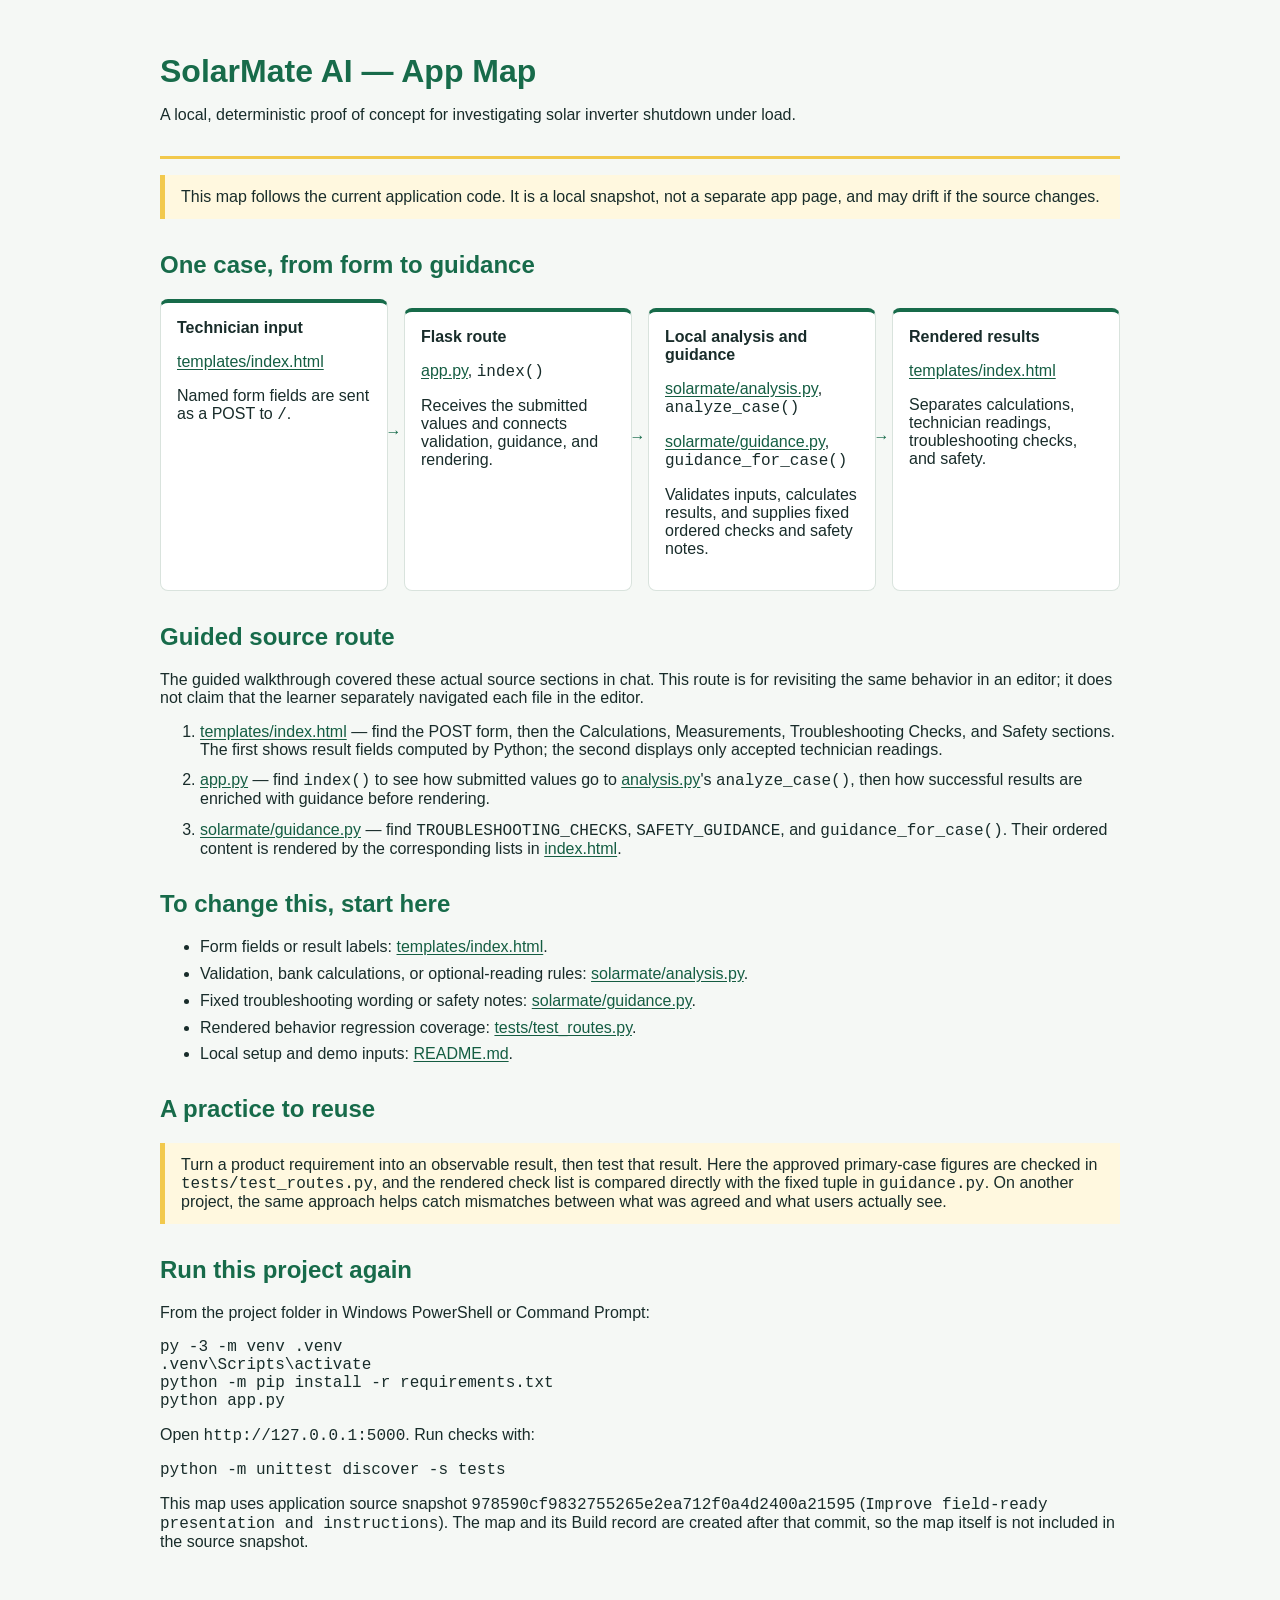
==== devpost/app-map.html @ e1d14928 "Complete Build review and App Map Co-authored-by: Copilot <223556219+Copilot@users.noreply.github.co" ====
<!doctype html>
<html lang="en">
<head>
  <meta charset="utf-8">
  <meta name="viewport" content="width=device-width, initial-scale=1">
  <title>SolarMate AI — App Map</title>
  <style>
    :root {
      color-scheme: light;
      font-family: "Segoe UI", Arial, sans-serif;
      color: #182c2a;
      background: #f5f8f5;
      --green: #176b4a;
      --yellow: #f2c94c;
      --border: #d9e3dd;
    }

    body {
      margin: 0;
    }

    main {
      max-width: 960px;
      margin: 0 auto;
      padding: 2rem 1rem 4rem;
    }

    header {
      border-bottom: 3px solid var(--yellow);
      padding-bottom: 1rem;
    }

    h1,
    h2 {
      color: var(--green);
    }

    h1 {
      margin-bottom: .3rem;
    }

    h2 {
      margin-top: 2rem;
    }

    .notice,
    .practice {
      border-left: 5px solid var(--yellow);
      background: #fff8df;
      padding: .8rem 1rem;
    }

    .flow {
      display: grid;
      grid-template-columns: repeat(4, minmax(0, 1fr));
      gap: 1rem;
      padding: 0;
      list-style: none;
    }

    .flow li {
      position: relative;
      min-width: 0;
      padding: 1rem;
      border: 1px solid var(--border);
      border-top: 4px solid var(--green);
      border-radius: 8px;
      background: #fff;
    }

    .flow li:not(:last-child)::after {
      content: "→";
      position: absolute;
      top: 42%;
      right: -.9rem;
      z-index: 1;
      color: var(--green);
      font-weight: 800;
    }

    .flow h3 {
      margin: 0 0 .5rem;
      font-size: 1rem;
    }

    code {
      overflow-wrap: anywhere;
      font-family: Consolas, "Courier New", monospace;
    }

    a {
      color: #145d42;
      text-underline-offset: .15em;
    }

    li + li,
    p + p {
      margin-top: .55rem;
    }

    .route li {
      margin-bottom: .8rem;
    }

    @media (max-width: 700px) {
      main {
        padding: 1rem .75rem 2rem;
      }

      .flow {
        grid-template-columns: 1fr;
        gap: .7rem;
      }

      .flow li:not(:last-child)::after {
        content: "↓";
        top: auto;
        right: 50%;
        bottom: -.95rem;
      }
    }
  </style>
</head>
<body>
  <main>
    <header>
      <h1>SolarMate AI — App Map</h1>
      <p>A local, deterministic proof of concept for investigating solar inverter shutdown under load.</p>
    </header>

    <p class="notice">
      This map follows the current application code. It is a local snapshot, not
      a separate app page, and may drift if the source changes.
    </p>

    <h2>One case, from form to guidance</h2>
    <ol class="flow" aria-label="SolarMate request flow">
      <li>
        <h3>Technician input</h3>
        <p><a href="../templates/index.html">templates/index.html</a></p>
        <p>Named form fields are sent as a POST to <code>/</code>.</p>
      </li>
      <li>
        <h3>Flask route</h3>
        <p><a href="../app.py">app.py</a>, <code>index()</code></p>
        <p>Receives the submitted values and connects validation, guidance, and rendering.</p>
      </li>
      <li>
        <h3>Local analysis and guidance</h3>
        <p><a href="../solarmate/analysis.py">solarmate/analysis.py</a>, <code>analyze_case()</code></p>
        <p><a href="../solarmate/guidance.py">solarmate/guidance.py</a>, <code>guidance_for_case()</code></p>
        <p>Validates inputs, calculates results, and supplies fixed ordered checks and safety notes.</p>
      </li>
      <li>
        <h3>Rendered results</h3>
        <p><a href="../templates/index.html">templates/index.html</a></p>
        <p>Separates calculations, technician readings, troubleshooting checks, and safety.</p>
      </li>
    </ol>

    <h2>Guided source route</h2>
    <p>
      The guided walkthrough covered these actual source sections in chat. This
      route is for revisiting the same behavior in an editor; it does not claim
      that the learner separately navigated each file in the editor.
    </p>
    <ol class="route">
      <li>
        <a href="../templates/index.html">templates/index.html</a> —
        find the POST form, then the Calculations, Measurements, Troubleshooting
        Checks, and Safety sections. The first shows result fields computed by
        Python; the second displays only accepted technician readings.
      </li>
      <li>
        <a href="../app.py">app.py</a> —
        find <code>index()</code> to see how submitted values go to
        <a href="../solarmate/analysis.py">analysis.py</a>'s
        <code>analyze_case()</code>, then how successful results are enriched
        with guidance before rendering.
      </li>
      <li>
        <a href="../solarmate/guidance.py">solarmate/guidance.py</a> —
        find <code>TROUBLESHOOTING_CHECKS</code>,
        <code>SAFETY_GUIDANCE</code>, and <code>guidance_for_case()</code>.
        Their ordered content is rendered by the corresponding lists in
        <a href="../templates/index.html">index.html</a>.
      </li>
    </ol>

    <h2>To change this, start here</h2>
    <ul>
      <li>Form fields or result labels: <a href="../templates/index.html">templates/index.html</a>.</li>
      <li>Validation, bank calculations, or optional-reading rules: <a href="../solarmate/analysis.py">solarmate/analysis.py</a>.</li>
      <li>Fixed troubleshooting wording or safety notes: <a href="../solarmate/guidance.py">solarmate/guidance.py</a>.</li>
      <li>Rendered behavior regression coverage: <a href="../tests/test_routes.py">tests/test_routes.py</a>.</li>
      <li>Local setup and demo inputs: <a href="../README.md">README.md</a>.</li>
    </ul>

    <h2>A practice to reuse</h2>
    <p class="practice">
      Turn a product requirement into an observable result, then test that
      result. Here the approved primary-case figures are checked in
      <code>tests/test_routes.py</code>, and the rendered check list is compared
      directly with the fixed tuple in <code>guidance.py</code>. On another
      project, the same approach helps catch mismatches between what was agreed
      and what users actually see.
    </p>

    <h2>Run this project again</h2>
    <p>From the project folder in Windows PowerShell or Command Prompt:</p>
    <pre><code>py -3 -m venv .venv
.venv\Scripts\activate
python -m pip install -r requirements.txt
python app.py</code></pre>
    <p>Open <code>http://127.0.0.1:5000</code>. Run checks with:</p>
    <pre><code>python -m unittest discover -s tests</code></pre>
    <p>
      This map uses application source snapshot
      <code>978590cf9832755265e2ea712f0a4d2400a21595</code>
      (<code>Improve field-ready presentation and instructions</code>). The map
      and its Build record are created after that commit, so the map itself is
      not included in the source snapshot.
    </p>
  </main>
</body>
</html>
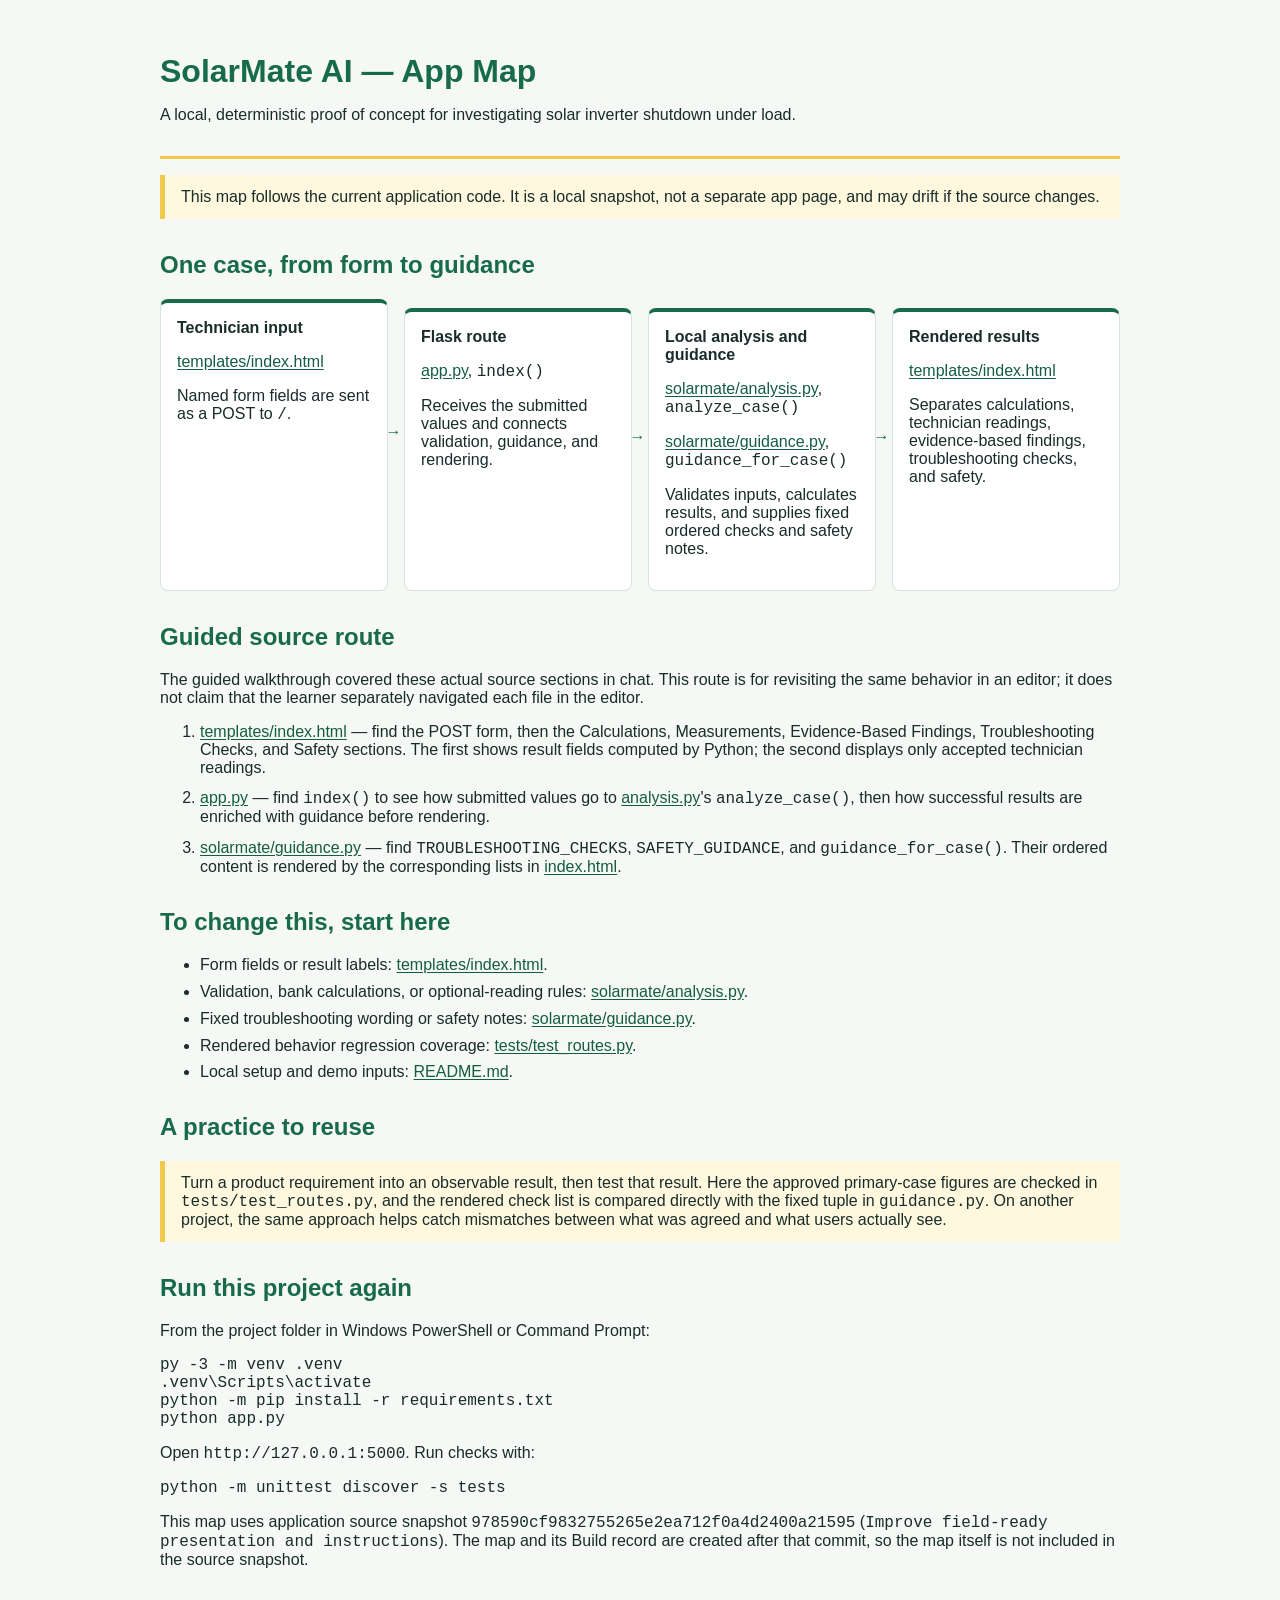
==== commit 59269687: "Add evidence-based solar troubleshooting findings" ====
--- a/devpost/app-map.html
+++ b/devpost/app-map.html
@@ -154,7 +154,7 @@
       <li>
         <h3>Rendered results</h3>
         <p><a href="../templates/index.html">templates/index.html</a></p>
-        <p>Separates calculations, technician readings, troubleshooting checks, and safety.</p>
+        <p>Separates calculations, technician readings, evidence-based findings, troubleshooting checks, and safety.</p>
       </li>
     </ol>
 
@@ -167,9 +167,10 @@
     <ol class="route">
       <li>
         <a href="../templates/index.html">templates/index.html</a> —
-        find the POST form, then the Calculations, Measurements, Troubleshooting
-        Checks, and Safety sections. The first shows result fields computed by
-        Python; the second displays only accepted technician readings.
+        find the POST form, then the Calculations, Measurements,
+        Evidence-Based Findings, Troubleshooting Checks, and Safety sections.
+        The first shows result fields computed by Python; the second displays
+        only accepted technician readings.
       </li>
       <li>
         <a href="../app.py">app.py</a> —
